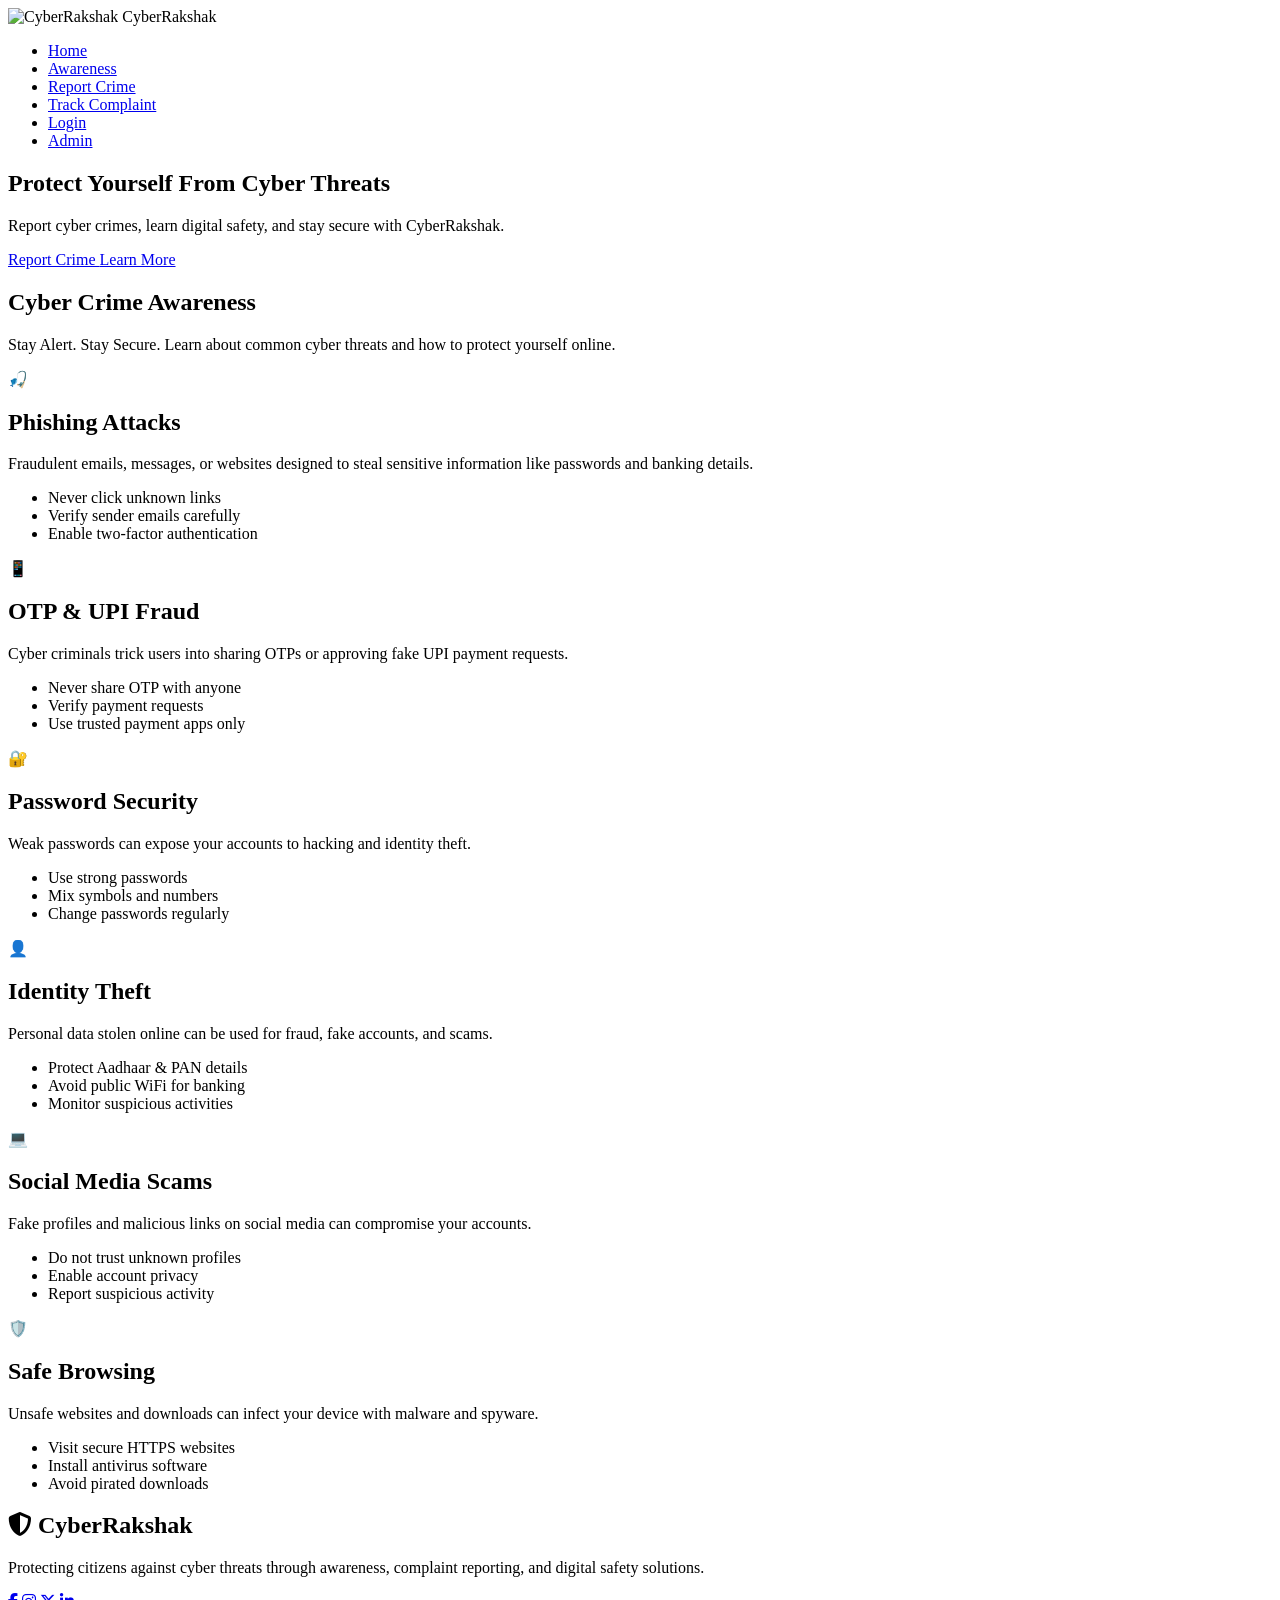
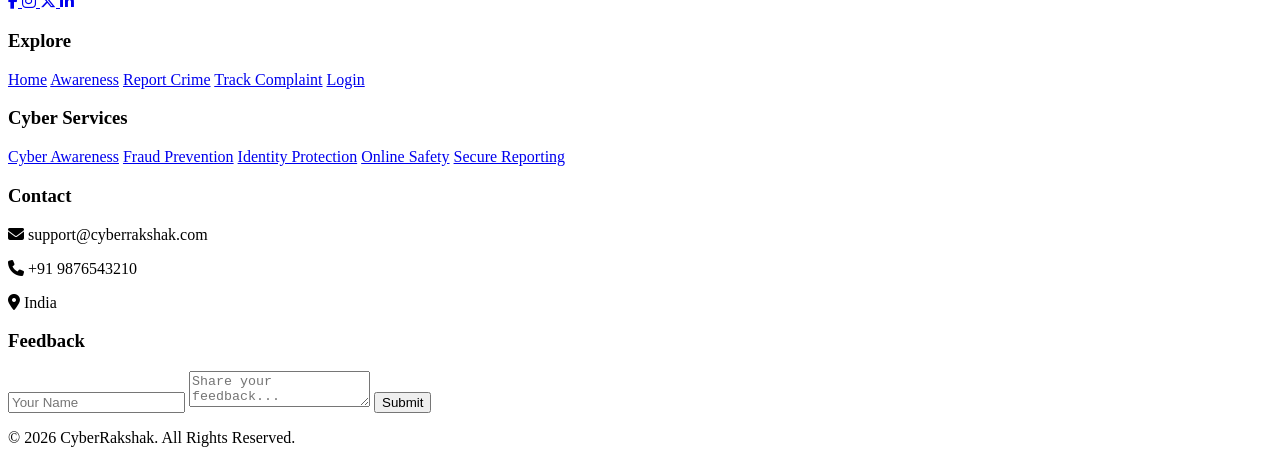
==== index.html @ ed164124 "Add files via upload" ====
<!DOCTYPE html>
<html lang="en">
<head>
  <meta charset="UTF-8">
  <meta name="viewport" content="width=device-width, initial-scale=1.0">

  <title>CyberRakshak</title>

  <link rel="stylesheet" href="css/style.css">

  <link rel="stylesheet"
  href="https://cdnjs.cloudflare.com/ajax/libs/font-awesome/6.5.1/css/all.min.css">

</head>
<body>

  <nav class="navbar">

   <div class="logo">
    <img src="assets/cybericon.png" alt="CyberRakshak">
    <span>CyberRakshak</span>
</div>

    <ul class="nav-links">
      <li><a href="index.html">Home</a></li>
      <li><a href="#awareness">Awareness</a></li>
      <li><a href="report.php">Report Crime</a></li>
      <li><a href="track.php">Track Complaint</a></li>
      <li><a href="login.html">Login</a></li>
      <li><a href="admin-login.php">Admin</a></li>
    </ul>

  </nav>

  <section class="hero">

    <div class="hero-content">

      <h1>
        Protect Yourself From Cyber Threats
      </h1>

      <p>
        Report cyber crimes, learn digital safety,
        and stay secure with CyberRakshak.
      </p>

      <div class="hero-buttons">
        <a href="report.php" class="hero-btn">
        Report Crime
    </a>

       <a href="#awareness" class="hero-btn secondary-btn">Learn More </a>
      </div>

    </div>

  </section>

  <!-- Awareness Cards -->
<section class="awareness-section" id="awareness">

    <div class="section-title">
        <h1>Cyber Crime Awareness</h1>
        <p>
            Stay Alert. Stay Secure. Learn about common cyber threats and how to protect yourself online.
        </p>
    </div>

    <div class="awareness-container">

        <!-- Card 1 -->
        <div class="awareness-card">

            <div class="card-icon">🎣</div>

            <h2>Phishing Attacks</h2>

            <p>
                Fraudulent emails, messages, or websites designed to steal sensitive information like passwords and banking details.
            </p>

            <ul>
                <li>Never click unknown links</li>
                <li>Verify sender emails carefully</li>
                <li>Enable two-factor authentication</li>
            </ul>

        </div>

        <!-- Card 2 -->
        <div class="awareness-card">

            <div class="card-icon">📱</div>

            <h2>OTP & UPI Fraud</h2>

            <p>
                Cyber criminals trick users into sharing OTPs or approving fake UPI payment requests.
            </p>

            <ul>
                <li>Never share OTP with anyone</li>
                <li>Verify payment requests</li>
                <li>Use trusted payment apps only</li>
            </ul>

        </div>

        <!-- Card 3 -->
        <div class="awareness-card">

            <div class="card-icon">🔐</div>

            <h2>Password Security</h2>

            <p>
                Weak passwords can expose your accounts to hacking and identity theft.
            </p>

            <ul>
                <li>Use strong passwords</li>
                <li>Mix symbols and numbers</li>
                <li>Change passwords regularly</li>
            </ul>

        </div>

        <!-- Card 4 -->
        <div class="awareness-card">

            <div class="card-icon">👤</div>

            <h2>Identity Theft</h2>

            <p>
                Personal data stolen online can be used for fraud, fake accounts, and scams.
            </p>

            <ul>
                <li>Protect Aadhaar & PAN details</li>
                <li>Avoid public WiFi for banking</li>
                <li>Monitor suspicious activities</li>
            </ul>

        </div>

        <!-- Card 5 -->
        <div class="awareness-card">

            <div class="card-icon">💻</div>

            <h2>Social Media Scams</h2>

            <p>
                Fake profiles and malicious links on social media can compromise your accounts.
            </p>

            <ul>
                <li>Do not trust unknown profiles</li>
                <li>Enable account privacy</li>
                <li>Report suspicious activity</li>
            </ul>

        </div>

        <!-- Card 6 -->
        <div class="awareness-card">

            <div class="card-icon">🛡️</div>

            <h2>Safe Browsing</h2>

            <p>
                Unsafe websites and downloads can infect your device with malware and spyware.
            </p>

            <ul>
                <li>Visit secure HTTPS websites</li>
                <li>Install antivirus software</li>
                <li>Avoid pirated downloads</li>
            </ul>

        </div>

    </div>

</section>


<footer class="modern-footer" id="footer">

    <div class="footer-top">


        <div class="footer-brand">

            <h2>
                <i class="fa-solid fa-shield-halved"></i>
                CyberRakshak
            </h2>

            <p>
                Protecting citizens against cyber threats through
                awareness, complaint reporting, and digital safety solutions.
            </p>

            <div class="footer-socials">

                <a href="#">
                    <i class="fa-brands fa-facebook-f"></i>
                </a>

                <a href="#">
                    <i class="fa-brands fa-instagram"></i>
                </a>

                <a href="#">
                    <i class="fa-brands fa-x-twitter"></i>
                </a>

                <a href="#">
                    <i class="fa-brands fa-linkedin-in"></i>
                </a>

            </div>

        </div>


        <div class="footer-links">

            <h3>Explore</h3>

            <a href="index.html">Home</a>

            <a href="#awareness">Awareness</a>

            <a href="report.php">Report Crime</a>

            <a href="track.php">Track Complaint</a>

            <a href="login.html">Login</a>

        </div>
   

        <div class="footer-links">

            <h3>Cyber Services</h3>

            <a href="#awareness">Cyber Awareness</a>

            <a href="#">Fraud Prevention</a>

            <a href="#">Identity Protection</a>

            <a href="#">Online Safety</a>

            <a href="#">Secure Reporting</a>

        </div>

        <!-- Contact -->

        <div class="footer-contact">

            <h3>Contact</h3>

            <p>
                <i class="fa-solid fa-envelope"></i>
                support@cyberrakshak.com
            </p>

            <p>
                <i class="fa-solid fa-phone"></i>
                +91 9876543210
            </p>

            <p>
                <i class="fa-solid fa-location-dot"></i>
                India
            </p>

        </div>

    </div>
    <!-- Feedback -->

<div class="footer-feedback">

    <h3>Feedback</h3>

    <form action="php/feedback.php" method="POST">

        <input
        type="text"
        name="name"
        placeholder="Your Name"
        required
        >

        <textarea
        name="message"
        placeholder="Share your feedback..."
        required
        ></textarea>

        <button type="submit">
            Submit
        </button>

    </form>

</div>

    <div class="footer-bottom">

        <p>
            © 2026 CyberRakshak. All Rights Reserved.
        </p>

    </div>

</footer>

<script src="js/main.js"></script>

</body>
</html>
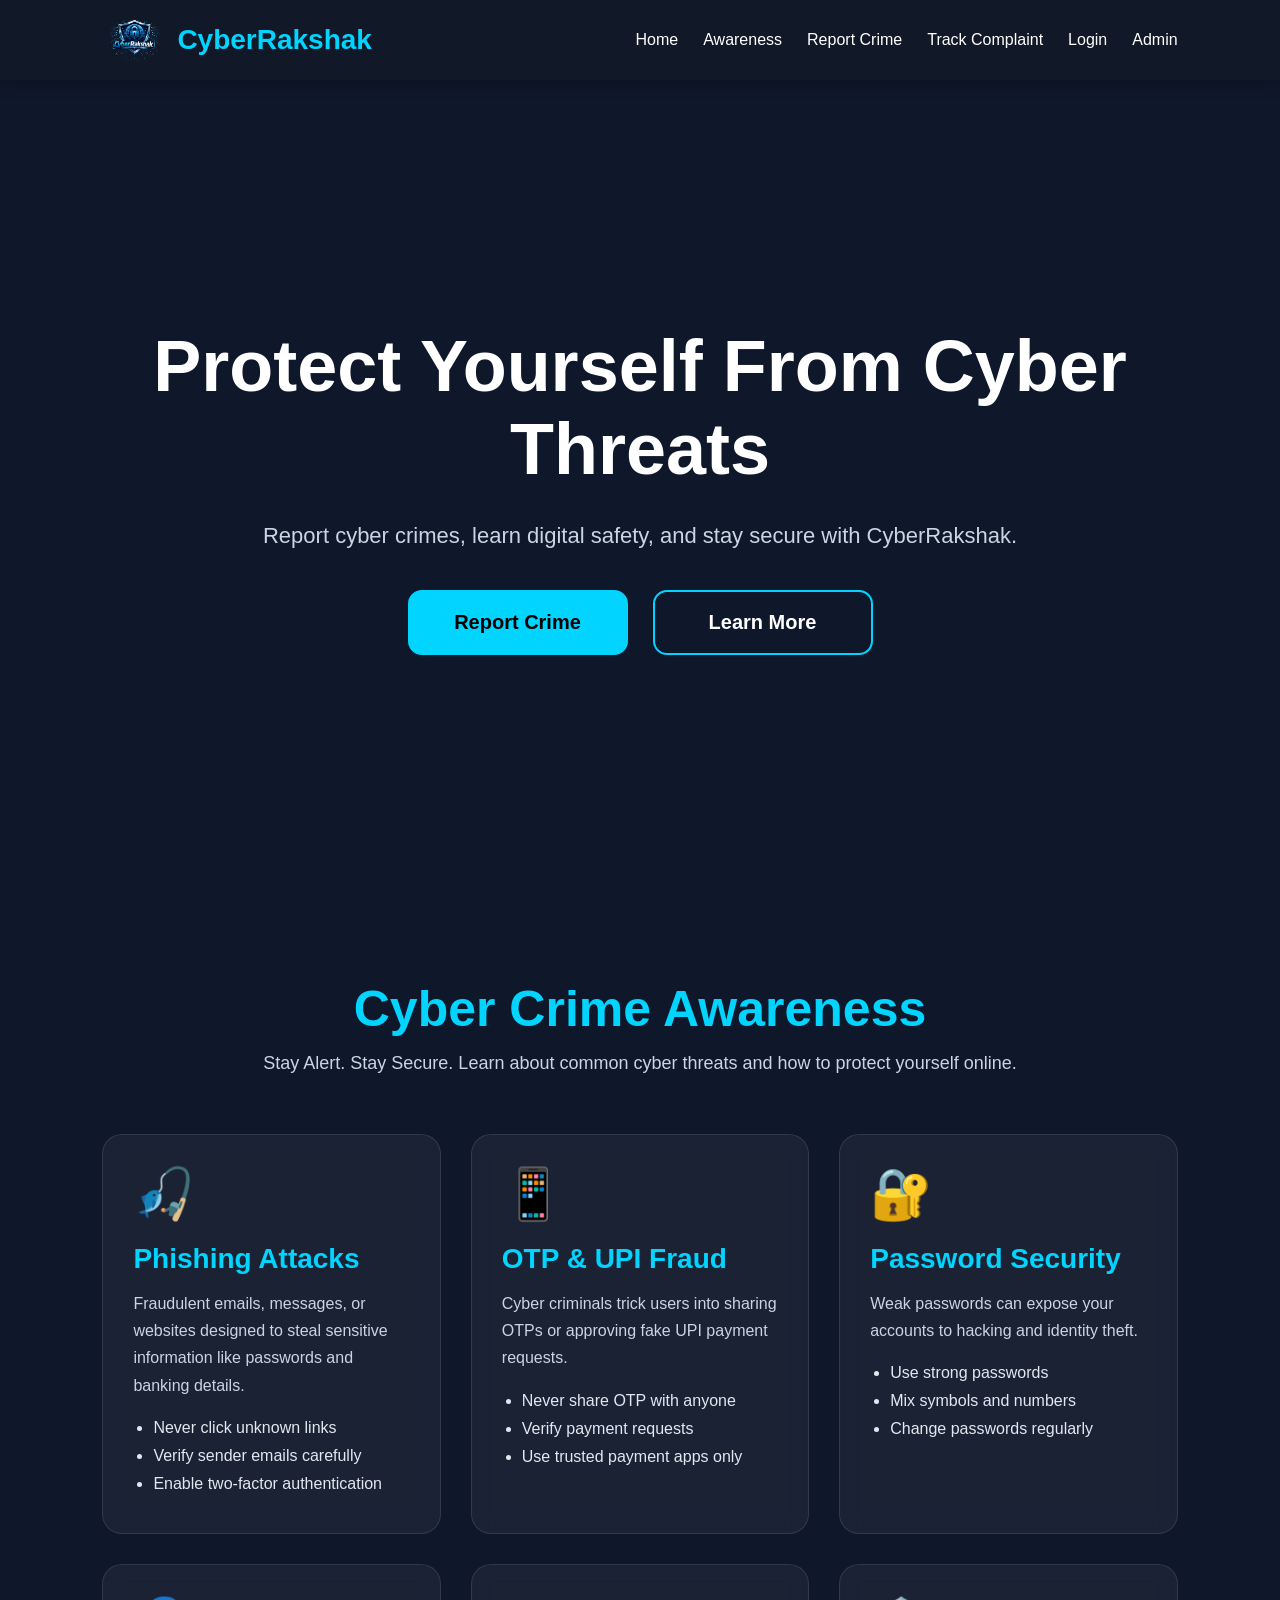
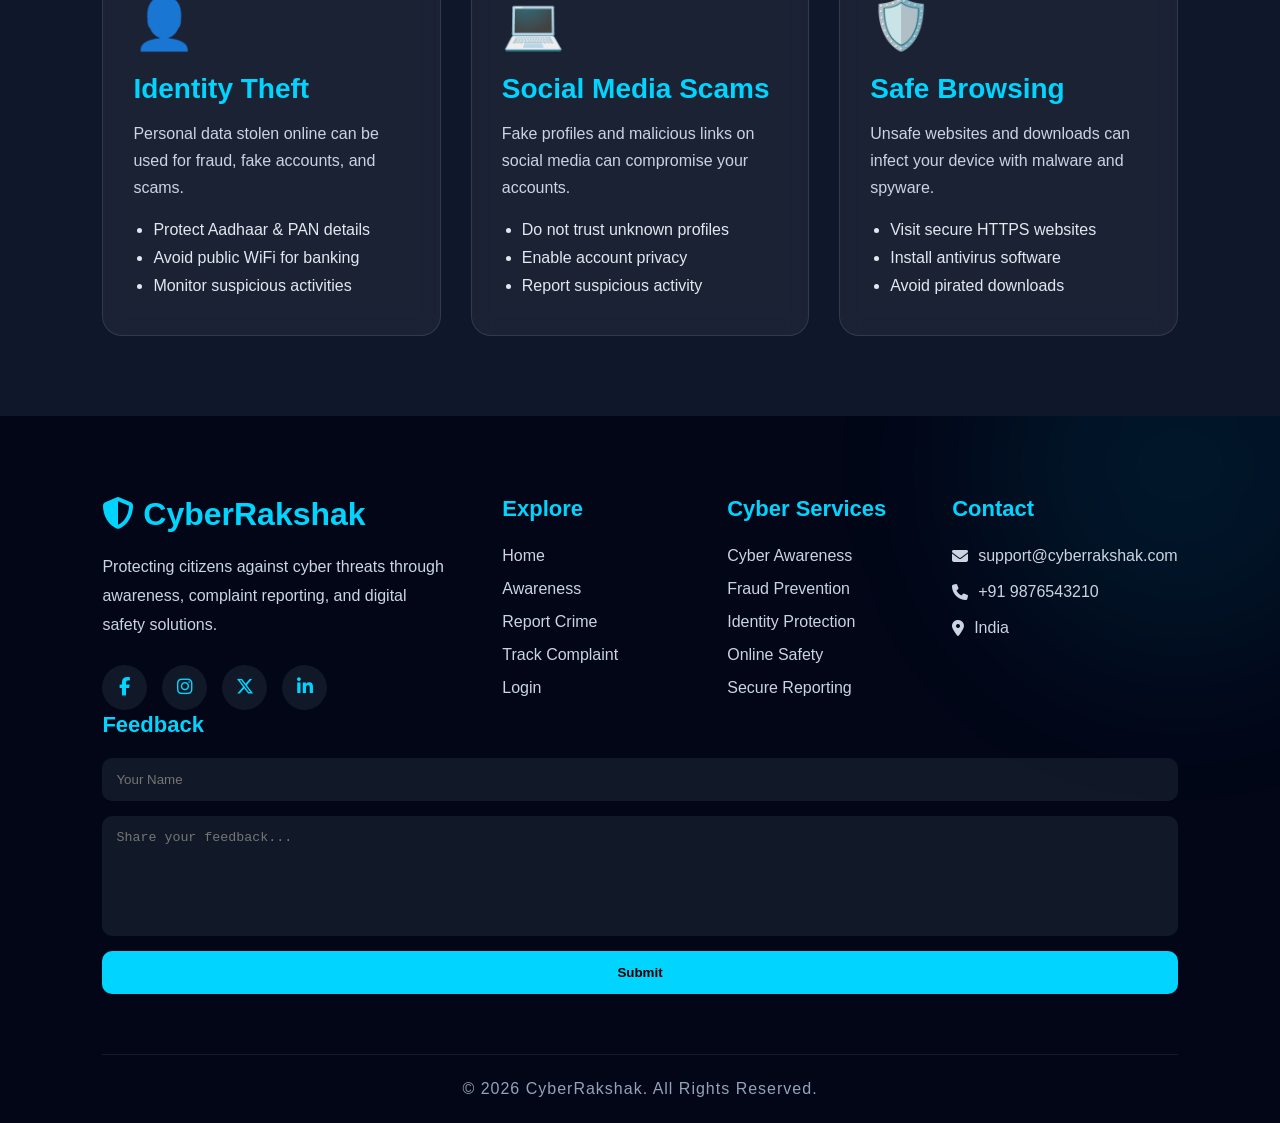
==== commit 4ae132e4: "Fix HTML structure and update asset paths" ====
--- a/index.html
+++ b/index.html
@@ -6,7 +6,7 @@
 
   <title>CyberRakshak</title>
 
-  <link rel="stylesheet" href="css/style.css">
+  <link rel="stylesheet" href="style.css">
 
   <link rel="stylesheet"
   href="https://cdnjs.cloudflare.com/ajax/libs/font-awesome/6.5.1/css/all.min.css">
@@ -17,7 +17,7 @@
   <nav class="navbar">
 
    <div class="logo">
-    <img src="assets/cybericon.png" alt="CyberRakshak">
+    <img src="cybericon.png" alt="CyberRakshak">
     <span>CyberRakshak</span>
 </div>
 
@@ -327,4 +327,4 @@
 <script src="js/main.js"></script>
 
 </body>
-</html>+</html>
--- a/style.css
+++ b/style.css
@@ -0,0 +1,525 @@
+*{
+    margin:0;
+    padding:0;
+    box-sizing:border-box;
+}
+
+html{
+    scroll-behavior:smooth;
+}
+
+body{
+    background:#0F172A;
+    color:white;
+    font-family:Arial, sans-serif;
+    padding-top:80px;
+}
+
+
+.navbar{
+    position:fixed;
+    top:0;
+    left:0;
+
+    width:100%;
+    height:80px;
+
+    background:#111827;
+
+    display:flex;
+    justify-content:space-between;
+    align-items:center;
+
+    padding:0 8%;
+
+    z-index:9999;
+
+    box-shadow:0 2px 15px rgba(0,0,0,0.3);
+}
+
+.logo{
+    display:flex;
+    align-items:center;
+    gap:10px;
+
+    color:#00D4FF;
+    font-size:28px;
+    font-weight:bold;
+}
+.logo img{
+    width:65px;
+    height:65px;
+    object-fit:contain;
+    display: block;
+}
+
+.nav-links{
+    display:flex;
+    gap:25px;
+    list-style:none;
+}
+
+.nav-links a{
+    text-decoration:none;
+    color:white;
+    font-size:16px;
+    font-weight:500;
+    transition:.3s;
+}
+
+.nav-links a:hover{
+    color:#00D4FF;
+}
+
+
+.hero{
+    min-height:calc(100vh - 80px);
+
+    display:flex;
+    justify-content:center;
+    align-items:center;
+
+    text-align:center;
+
+    padding:40px 20px;
+}
+
+.hero-content{
+    max-width:1000px;
+}
+
+.hero-content h1{
+    font-size:72px;
+    margin-bottom:25px;
+    line-height:1.15;
+}
+
+.hero-content p{
+    font-size:22px;
+    color:#CBD5E1;
+    margin-bottom:35px;
+    line-height:1.8;
+}
+
+
+.hero-buttons{
+    display:flex;
+    justify-content:center;
+    align-items:center;
+    gap:25px;
+    flex-wrap:wrap;
+}
+
+.hero-btn{
+    display:flex;
+    justify-content:center;
+    align-items:center;
+
+    width:220px;
+    height:65px;
+
+    background:#00D4FF;
+    color:black !important;
+
+    text-decoration:none;
+    font-size:20px;
+    font-weight:700;
+
+    border-radius:14px;
+    border:2px solid #00D4FF;
+
+    transition:0.4s;
+}
+
+.hero-btn:hover{
+    transform:translateY(-5px);
+    box-shadow:0 0 25px rgba(0,212,255,0.5);
+}
+
+.secondary-btn{
+    background:transparent;
+    color:white !important;
+}
+
+.secondary-btn:hover{
+    background:#00D4FF;
+    color:black !important;
+}
+
+@media(max-width:768px){
+
+    .navbar{
+        flex-direction:column;
+        height:auto;
+        padding:15px;
+    }
+
+    .nav-links{
+        flex-wrap:wrap;
+        justify-content:center;
+        margin-top:10px;
+    }
+
+    body{
+        padding-top:120px;
+    }
+
+    .hero{
+        min-height:auto;
+        padding:80px 20px;
+    }
+
+    .hero-content h1{
+        font-size:42px;
+    }
+
+    .hero-content p{
+        font-size:18px;
+    }
+
+    .hero-btn{
+        width:190px;
+        height:58px;
+        font-size:18px;
+    }
+}
+
+/* Awareness Section */
+
+.awareness-section{
+    width:100%;
+    min-height:100vh;
+    background:#0F172A;
+    padding:80px 8%;
+    color:white;
+}
+
+.section-title{
+    text-align:center;
+    margin-bottom:60px;
+}
+
+.section-title h1{
+    font-size:50px;
+    color:#00D4FF;
+    margin-bottom:15px;
+}
+
+.section-title p{
+    font-size:18px;
+    color:#cbd5e1;
+}
+
+.awareness-container{
+    display:grid;
+    grid-template-columns:repeat(auto-fit, minmax(320px, 1fr));
+    gap:30px;
+}
+
+.awareness-card{
+    background:rgba(255,255,255,0.05);
+    border:1px solid rgba(255,255,255,0.1);
+    backdrop-filter:blur(10px);
+    padding:30px;
+    border-radius:20px;
+    transition:0.4s;
+    position:relative;
+    overflow:hidden;
+}
+
+.awareness-card:hover{
+    transform:translateY(-10px);
+    box-shadow:0 0 25px rgba(0,212,255,0.4);
+    border-color:#00D4FF;
+}
+
+.card-icon{
+    font-size:50px;
+    margin-bottom:20px;
+}
+
+.awareness-card h2{
+    font-size:28px;
+    margin-bottom:15px;
+    color:#00D4FF;
+}
+
+.awareness-card p{
+    color:#cbd5e1;
+    margin-bottom:20px;
+    line-height:1.7;
+}
+
+.awareness-card ul{
+    padding-left:20px;
+}
+
+.awareness-card ul li{
+    margin-bottom:10px;
+    color:#e2e8f0;
+}
+
+/* Responsive */
+
+@media(max-width:768px){
+
+    .section-title h1{
+        font-size:38px;
+    }
+
+}
+
+/* Modern Footer */
+
+.modern-footer{
+    background:#020617;
+    padding:80px 8% 25px;
+    color:white;
+    position:relative;
+    overflow:hidden;
+}
+
+/* Glow Effect */
+
+.modern-footer::before{
+    content:'';
+    position:absolute;
+    width:400px;
+    height:400px;
+    background:rgba(0,212,255,0.08);
+    border-radius:50%;
+    top:-150px;
+    right:-100px;
+    filter:blur(80px);
+}
+
+/* Top Footer */
+
+.footer-top{
+    display:grid;
+    grid-template-columns:2fr 1fr 1fr 1fr;
+    gap:50px;
+    position:relative;
+    z-index:2;
+}
+
+/* Brand */
+
+.footer-brand h2{
+    font-size:32px;
+    color:#00D4FF;
+    margin-bottom:20px;
+}
+
+.footer-brand p{
+    color:#cbd5e1;
+    line-height:1.8;
+    margin-bottom:25px;
+    max-width:350px;
+}
+
+/* Social Icons */
+
+.footer-socials{
+    display:flex;
+    gap:15px;
+}
+
+.footer-socials a{
+    width:45px;
+    height:45px;
+    border-radius:50%;
+    background:#111827;
+    display:flex;
+    justify-content:center;
+    align-items:center;
+    text-decoration:none;
+    color:#00D4FF;
+    transition:0.4s;
+    font-size:18px;
+}
+
+.footer-socials a:hover{
+    background:#00D4FF;
+    color:black;
+    transform:translateY(-6px);
+}
+
+/* Links */
+
+.footer-links h3,
+.footer-contact h3{
+    margin-bottom:25px;
+    color:#00D4FF;
+    font-size:22px;
+}
+
+.footer-links{
+    display:flex;
+    flex-direction:column;
+}
+
+.footer-links a{
+    color:#cbd5e1;
+    text-decoration:none;
+    margin-bottom:15px;
+    transition:0.3s;
+    position:relative;
+    width:fit-content;
+}
+
+.footer-links a:hover{
+    color:#00D4FF;
+    transform:translateX(6px);
+}
+
+/* Contact */
+
+.footer-contact p{
+    margin-bottom:18px;
+    color:#cbd5e1;
+    display:flex;
+    align-items:center;
+    gap:10px;
+}
+
+/* Bottom */
+
+.footer-bottom{
+    margin-top:60px;
+    padding-top:25px;
+    border-top:1px solid rgba(255,255,255,0.08);
+    text-align:center;
+    position:relative;
+    z-index:2;
+}
+
+.footer-bottom p{
+    color:#94a3b8;
+    letter-spacing:1px;
+}
+
+/* Responsive */
+
+@media(max-width:992px){
+
+    .footer-top{
+        grid-template-columns:1fr 1fr;
+    }
+
+}
+
+@media(max-width:768px){
+
+    .footer-top{
+        grid-template-columns:1fr;
+        text-align:center;
+    }
+
+    .footer-brand p{
+        margin:auto;
+        margin-bottom:25px;
+    }
+
+    .footer-socials{
+        justify-content:center;
+    }
+
+    .footer-contact p{
+        justify-content:center;
+    }
+
+    .footer-links a{
+        margin:auto auto 15px;
+    }
+
+}
+
+
+.dashboard{
+  height:100vh;
+  display:flex;
+  justify-content:center;
+  align-items:center;
+  flex-direction:column;
+}
+
+.dashboard h1{
+  font-size:50px;
+  margin-bottom:20px;
+}
+
+.dashboard a{
+  margin-top:20px;
+  padding:12px 25px;
+  background:#00D4FF;
+  color:black;
+  text-decoration:none;
+  border-radius:8px;
+  font-weight:bold;
+}
+
+
+/* Select & Textarea */
+
+.form-box select,
+.form-box textarea{
+  width:100%;
+  padding:14px;
+  margin-bottom:20px;
+  border:none;
+  border-radius:8px;
+  background:#1e293b;
+  color:white;
+}
+
+.form-box textarea{
+  height:120px;
+  resize:none;
+}
+
+/* Feedback Section */
+
+.footer-feedback h3{
+    color:#00D4FF;
+    margin-bottom:20px;
+    font-size:22px;
+}
+
+.footer-feedback form{
+    display:flex;
+    flex-direction:column;
+    gap:15px;
+}
+
+.footer-feedback input,
+.footer-feedback textarea{
+    width:100%;
+    padding:14px;
+    border:none;
+    outline:none;
+    border-radius:10px;
+    background:#111827;
+    color:white;
+    resize:none;
+}
+
+.footer-feedback textarea{
+    height:120px;
+}
+
+.footer-feedback button{
+    padding:14px;
+    border:none;
+    border-radius:10px;
+    background:#00D4FF;
+    color:black;
+    font-weight:bold;
+    cursor:pointer;
+    transition:0.3s;
+}
+
+.footer-feedback button:hover{
+    box-shadow:0 0 20px rgba(0,212,255,0.5);
+    transform:translateY(-3px);
+}
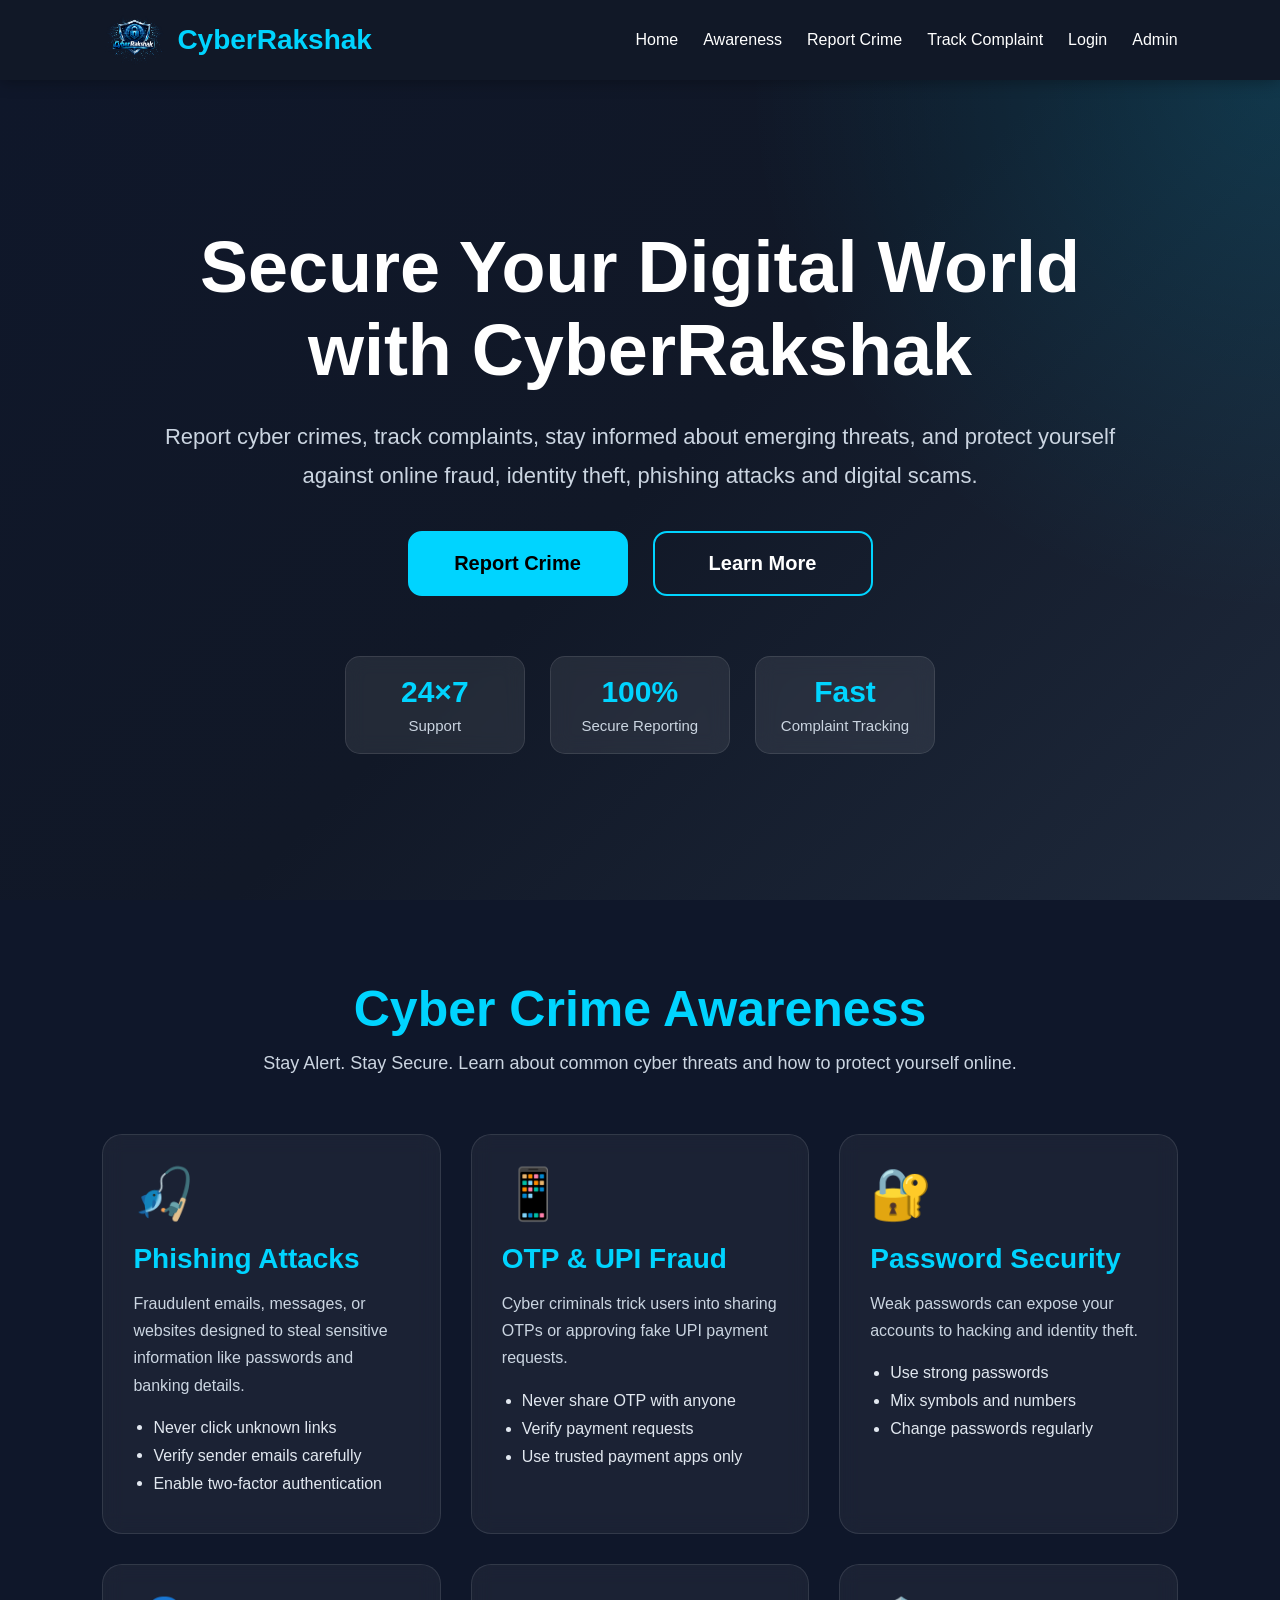
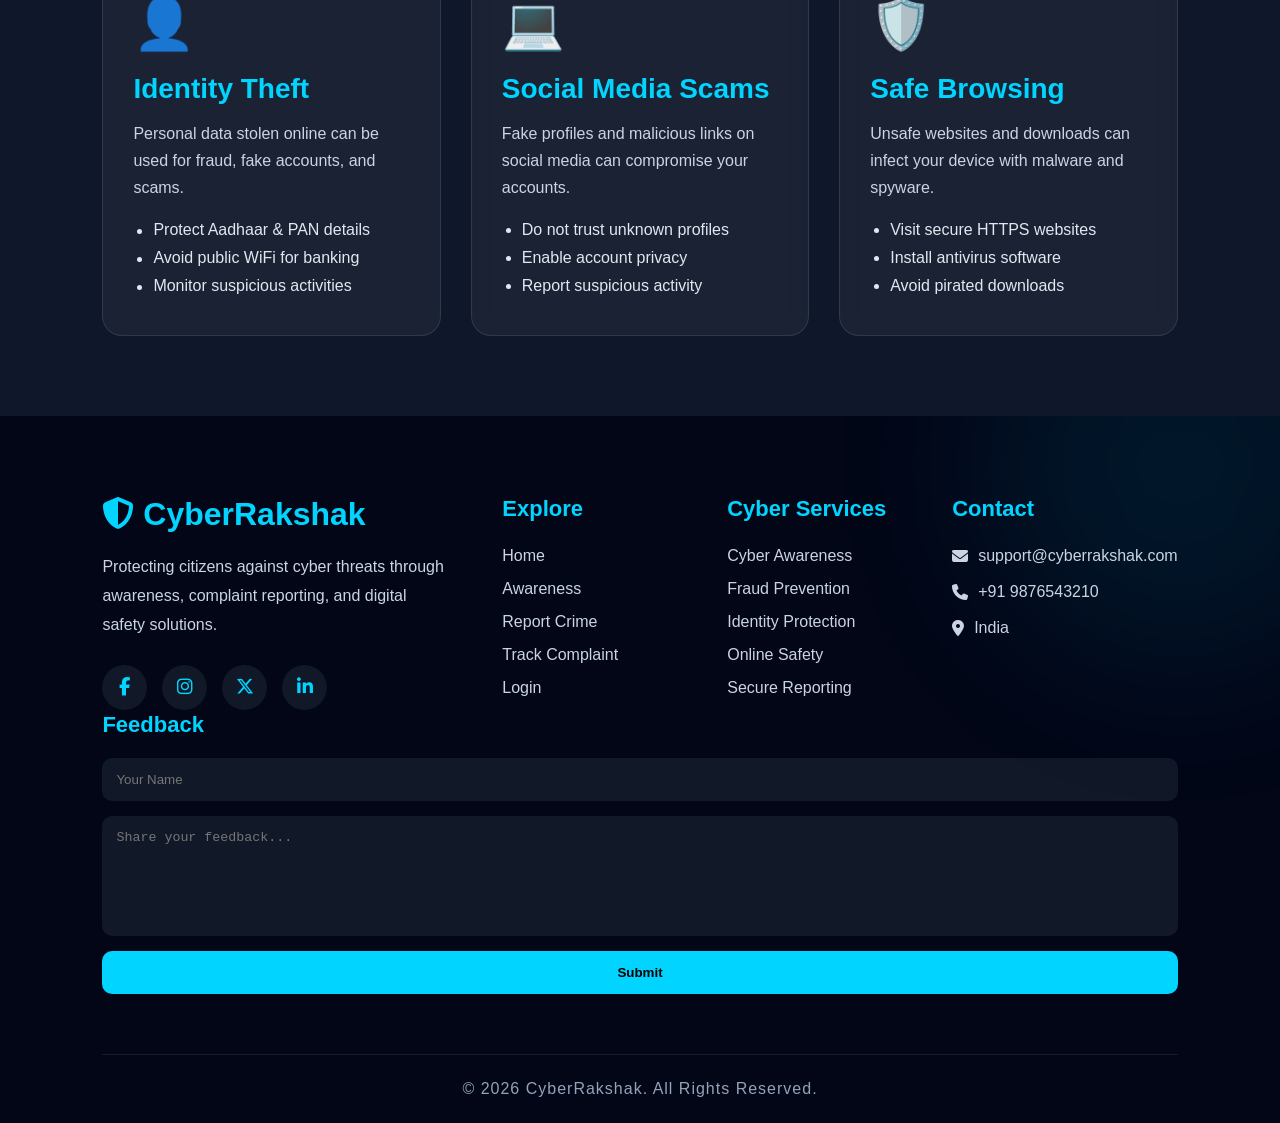
==== commit 6da486c0: "Update index.html" ====
--- a/index.html
+++ b/index.html
@@ -32,17 +32,18 @@
 
   </nav>
 
-  <section class="hero">
+   <section class="hero">
 
     <div class="hero-content">
 
       <h1>
-        Protect Yourself From Cyber Threats
+       Secure Your Digital World with CyberRakshak
       </h1>
 
       <p>
-        Report cyber crimes, learn digital safety,
-        and stay secure with CyberRakshak.
+        Report cyber crimes, track complaints, stay informed about emerging threats,
+and protect yourself against online fraud, identity theft, phishing attacks
+and digital scams.
       </p>
 
       <div class="hero-buttons">
@@ -50,8 +51,27 @@
         Report Crime
     </a>
 
-       <a href="#awareness" class="hero-btn secondary-btn">Learn More </a>
+       <a href="https://en.wikipedia.org/wiki/Computer_security" target="_blank" class="hero-btn secondary-btn">Learn More </a>
       </div>
+
+      <div class="hero-stats">
+
+    <div class="stat-card">
+    <h3>24×7</h3>
+    <span>Support</span>
+</div>
+
+<div class="stat-card">
+    <h3>100%</h3>
+    <span>Secure Reporting</span>
+</div>
+
+<div class="stat-card">
+    <h3>Fast</h3>
+    <span>Complaint Tracking</span>
+</div>
+
+</div>
 
     </div>
 
--- a/style.css
+++ b/style.css
@@ -80,8 +80,19 @@
     align-items:center;
 
     text-align:center;
-
     padding:40px 20px;
+
+    background:
+    radial-gradient(circle at top right,
+    rgba(0,212,255,0.15),
+    transparent 35%),
+    linear-gradient(
+    135deg,
+    #0F172A,
+    #111827,
+    #1E293B);
+
+    overflow:hidden;
 }
 
 .hero-content{
@@ -176,11 +187,96 @@
     .hero-content p{
         font-size:18px;
     }
-
     .hero-btn{
         width:190px;
         height:58px;
         font-size:18px;
+    }
+}
+
+.hero-stats{
+    margin-top:60px;
+
+    display:flex;
+    justify-content:center;
+    gap:25px;
+
+    flex-wrap:wrap;
+}
+
+.stat-card{
+    min-width:180px;
+
+    padding:18px 25px;
+
+    background:rgba(255,255,255,0.08);
+
+    backdrop-filter:blur(10px);
+
+    border:1px solid rgba(255,255,255,0.1);
+
+    border-radius:15px;
+
+    animation:floatCard 4s ease-in-out infinite;
+}
+
+.stat-card:nth-child(2){
+    animation-delay:1s;
+}
+
+.stat-card:nth-child(3){
+    animation-delay:2s;
+}
+
+.stat-card h3{
+    color:#00D4FF;
+    font-size:30px;
+    margin-bottom:8px;
+}
+
+.stat-card span{
+    color:#CBD5E1;
+    font-size:15px;
+}
+
+@keyframes floatCard{
+    0%,100%{
+        transform:translateY(0);
+    }
+
+    50%{
+        transform:translateY(-10px);
+    }
+}
+
+/* Mobile */
+
+@media(max-width:768px){
+
+    .hero{
+        padding:80px 20px;
+    }
+
+    .hero-content h1{
+        font-size:42px;
+    }
+
+    .hero-content p{
+        font-size:18px;
+    }
+
+    .hero-btn{
+        width:190px;
+        height:58px;
+        font-size:18px;
+    }
+
+    .hero-stats{
+        gap:15px;
+    }
+
+    .stat-card{
+        min-width:150px;
     }
 }
 
@@ -522,4 +618,4 @@
 .footer-feedback button:hover{
     box-shadow:0 0 20px rgba(0,212,255,0.5);
     transform:translateY(-3px);
-}+}
